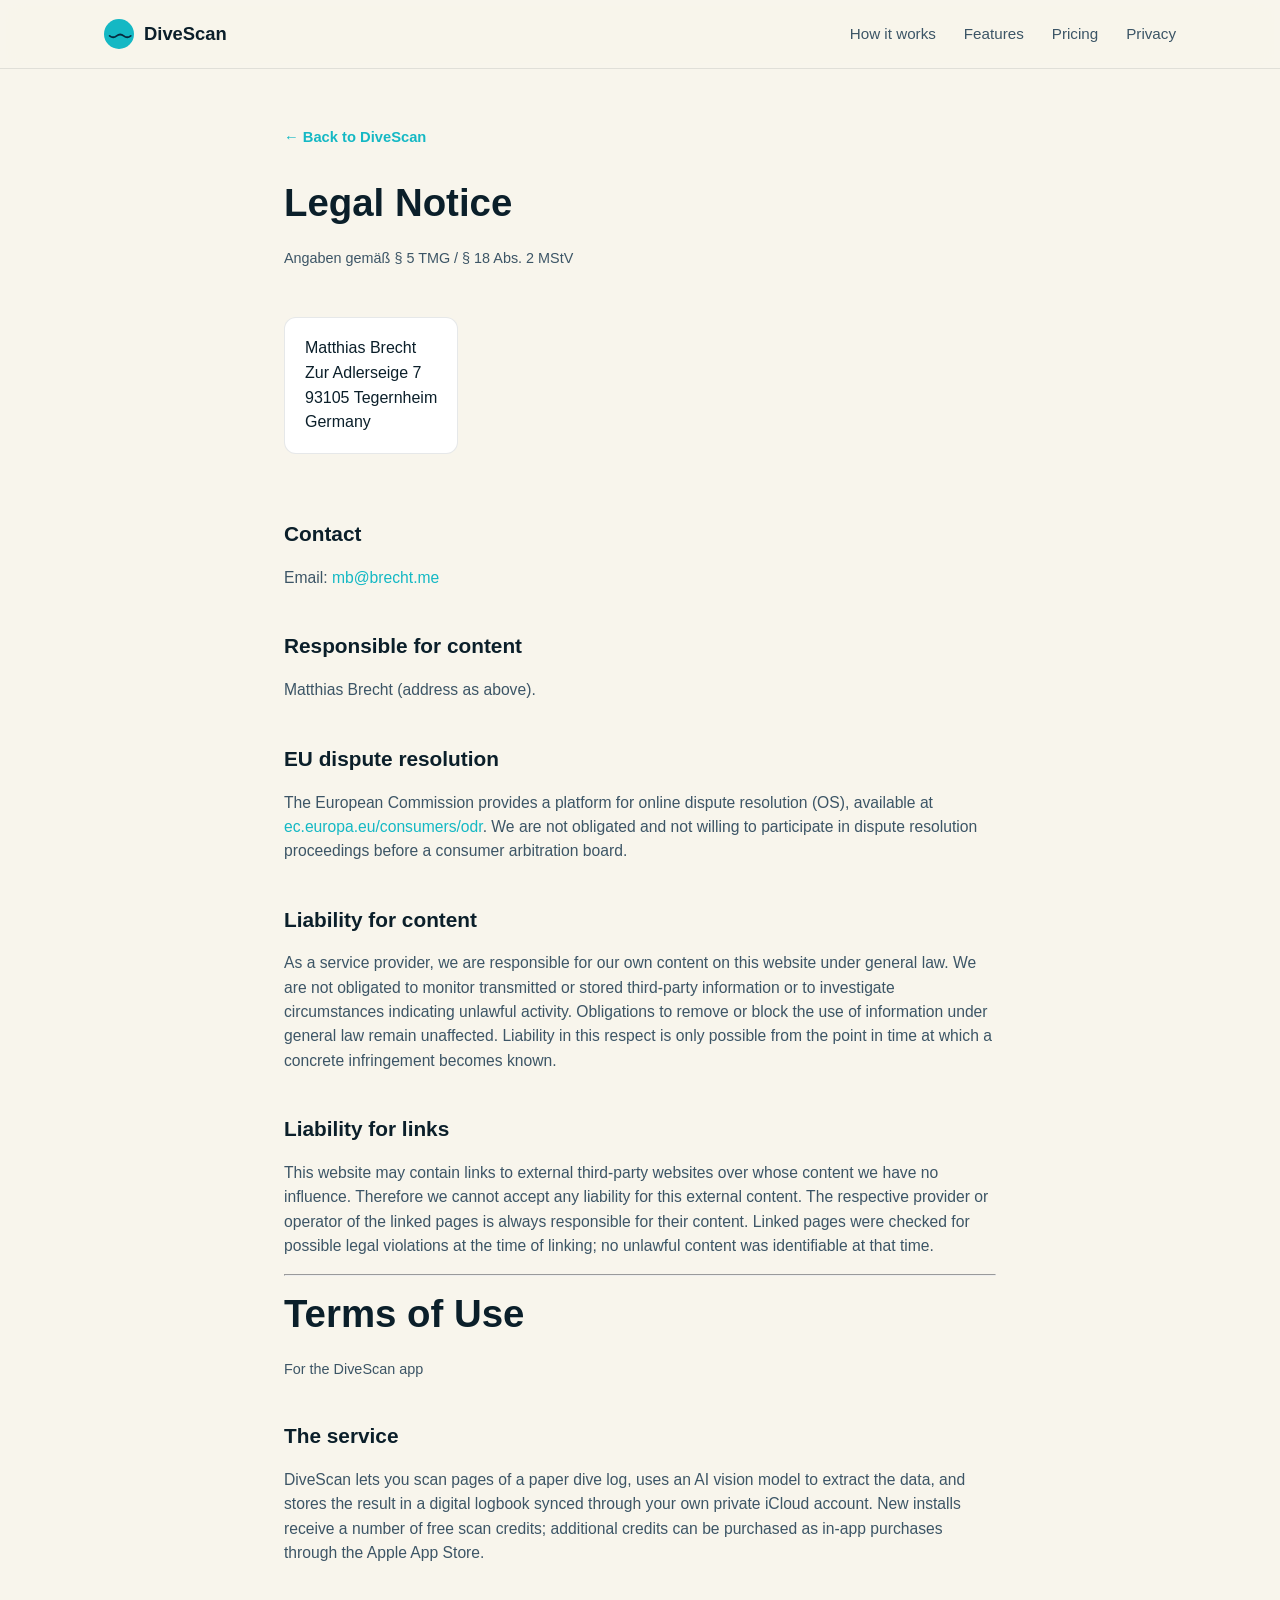
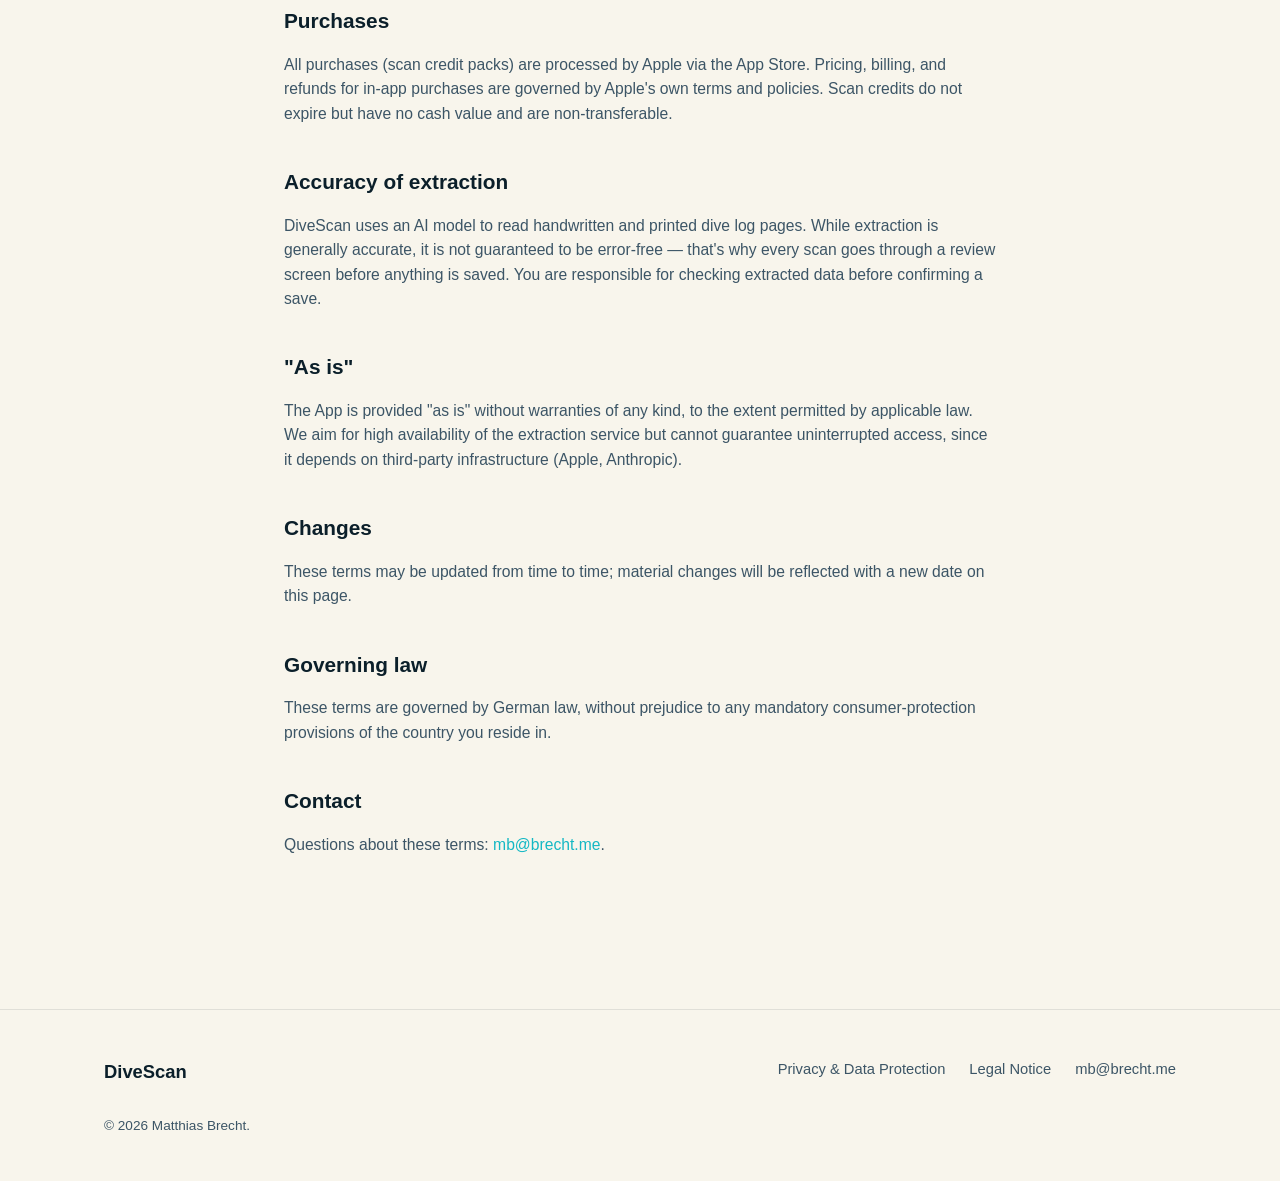
==== legal.html @ e04d4437 "Initial DiveScan marketing site" ====
<!doctype html>
<html lang="en">
<head>
<meta charset="UTF-8" />
<meta name="viewport" content="width=device-width, initial-scale=1" />
<title>Legal Notice &amp; Terms — DiveScan</title>
<meta name="description" content="Legal notice (Impressum) and terms of use for the DiveScan app and website." />
<link rel="canonical" href="https://divescan.eu/legal.html" />
<meta name="robots" content="noindex, follow" />
<link rel="icon" href="favicon.svg" type="image/svg+xml" />
<link rel="stylesheet" href="style.css" />
</head>
<body>
<a class="skip-link" href="#main">Skip to content</a>

<header class="site-header">
  <div class="container">
    <a class="brand" href="index.html">
      <svg class="brand__mark" viewBox="0 0 32 32" fill="none" xmlns="http://www.w3.org/2000/svg" aria-hidden="true">
        <circle cx="16" cy="16" r="16" fill="#14B8C4"/>
        <path d="M6 18c2.5 2 5 2 7.5 0s5-2 7.5 0 5 2 7.5 0" stroke="#062A3F" stroke-width="2" stroke-linecap="round"/>
      </svg>
      DiveScan
    </a>
    <nav class="main-nav" id="mainNav">
      <a href="index.html#how-it-works">How it works</a>
      <a href="index.html#features">Features</a>
      <a href="index.html#pricing">Pricing</a>
      <a href="privacy.html">Privacy</a>
    </nav>
  </div>
</header>

<main id="main">
  <div class="content-page">
    <div class="container">
      <a class="back-link" href="index.html">← Back to DiveScan</a>
      <h1>Legal Notice</h1>
      <p class="updated">Angaben gemäß § 5 TMG / § 18 Abs. 2 MStV</p>

      <address>
        Matthias Brecht<br />
        Zur Adlerseige 7<br />
        93105 Tegernheim<br />
        Germany
      </address>

      <h2>Contact</h2>
      <p>Email: <a href="mailto:mb@brecht.me">mb@brecht.me</a></p>

      <h2>Responsible for content</h2>
      <p>Matthias Brecht (address as above).</p>

      <h2>EU dispute resolution</h2>
      <p>The European Commission provides a platform for online dispute resolution (OS), available at <a href="https://ec.europa.eu/consumers/odr/" target="_blank" rel="noopener">ec.europa.eu/consumers/odr</a>. We are not obligated and not willing to participate in dispute resolution proceedings before a consumer arbitration board.</p>

      <h2>Liability for content</h2>
      <p>As a service provider, we are responsible for our own content on this website under general law. We are not obligated to monitor transmitted or stored third-party information or to investigate circumstances indicating unlawful activity. Obligations to remove or block the use of information under general law remain unaffected. Liability in this respect is only possible from the point in time at which a concrete infringement becomes known.</p>

      <h2>Liability for links</h2>
      <p>This website may contain links to external third-party websites over whose content we have no influence. Therefore we cannot accept any liability for this external content. The respective provider or operator of the linked pages is always responsible for their content. Linked pages were checked for possible legal violations at the time of linking; no unlawful content was identifiable at that time.</p>

      <hr />

      <h1>Terms of Use</h1>
      <p class="updated">For the DiveScan app</p>

      <h2>The service</h2>
      <p>DiveScan lets you scan pages of a paper dive log, uses an AI vision model to extract the data, and stores the result in a digital logbook synced through your own private iCloud account. New installs receive a number of free scan credits; additional credits can be purchased as in-app purchases through the Apple App Store.</p>

      <h2>Purchases</h2>
      <p>All purchases (scan credit packs) are processed by Apple via the App Store. Pricing, billing, and refunds for in-app purchases are governed by Apple's own terms and policies. Scan credits do not expire but have no cash value and are non-transferable.</p>

      <h2>Accuracy of extraction</h2>
      <p>DiveScan uses an AI model to read handwritten and printed dive log pages. While extraction is generally accurate, it is not guaranteed to be error-free — that's why every scan goes through a review screen before anything is saved. You are responsible for checking extracted data before confirming a save.</p>

      <h2>"As is"</h2>
      <p>The App is provided "as is" without warranties of any kind, to the extent permitted by applicable law. We aim for high availability of the extraction service but cannot guarantee uninterrupted access, since it depends on third-party infrastructure (Apple, Anthropic).</p>

      <h2>Changes</h2>
      <p>These terms may be updated from time to time; material changes will be reflected with a new date on this page.</p>

      <h2>Governing law</h2>
      <p>These terms are governed by German law, without prejudice to any mandatory consumer-protection provisions of the country you reside in.</p>

      <h2>Contact</h2>
      <p>Questions about these terms: <a href="mailto:mb@brecht.me">mb@brecht.me</a>.</p>
    </div>
  </div>
</main>

<footer class="site-footer">
  <div class="container">
    <div class="footer-grid">
      <a class="brand" href="index.html">DiveScan</a>
      <nav class="footer-links" aria-label="Legal">
        <a href="privacy.html">Privacy &amp; Data Protection</a>
        <a href="legal.html">Legal Notice</a>
        <a href="mailto:mb@brecht.me">mb@brecht.me</a>
      </nav>
    </div>
    <p class="footer-fine">© 2026 Matthias Brecht.</p>
  </div>
</footer>
</body>
</html>
---- style.css ----
/* DiveScan marketing site — hand-written CSS, no framework */

:root {
  --ocean-900: #062a3f;
  --ocean-800: #0a3a56;
  --ocean-700: #0f4c6e;
  --ocean-600: #156088;
  --teal-500: #14b8c4;
  --teal-400: #3fd2dc;
  --sand-50: #f8f5ec;
  --sand-100: #f0ead9;
  --ink-900: #0b1f2a;
  --ink-600: #3c5566;
  --white: #ffffff;
  --danger: #c94b3f;

  --bg: var(--sand-50);
  --surface: var(--white);
  --text: var(--ink-900);
  --text-muted: var(--ink-600);
  --border: rgba(11, 31, 42, 0.1);
  --accent: var(--teal-500);
  --hero-from: var(--ocean-900);
  --hero-to: var(--ocean-700);

  --max-width: 1120px;
  --radius: 16px;
  --font: -apple-system, BlinkMacSystemFont, "SF Pro Text", "Segoe UI", Roboto, Helvetica, Arial, sans-serif;
}

@media (prefers-color-scheme: dark) {
  :root {
    --bg: #071a24;
    --surface: #0d2531;
    --text: #eef5f7;
    --text-muted: #a9c0c9;
    --border: rgba(238, 245, 247, 0.12);
    --hero-from: #041420;
    --hero-to: #0a3346;
  }
}

* {
  box-sizing: border-box;
}

html {
  scroll-behavior: smooth;
}

@media (prefers-reduced-motion: reduce) {
  html {
    scroll-behavior: auto;
  }
  * {
    animation-duration: 0.001ms !important;
    animation-iteration-count: 1 !important;
    transition-duration: 0.001ms !important;
  }
}

body {
  margin: 0;
  font-family: var(--font);
  background: var(--bg);
  color: var(--text);
  line-height: 1.55;
  -webkit-font-smoothing: antialiased;
}

img,
svg {
  max-width: 100%;
  display: block;
}

a {
  color: var(--teal-500);
  text-decoration: none;
}

a:hover {
  text-decoration: underline;
}

.container {
  max-width: var(--max-width);
  margin: 0 auto;
  padding: 0 24px;
}

.visually-hidden {
  position: absolute;
  width: 1px;
  height: 1px;
  overflow: hidden;
  clip: rect(0, 0, 0, 0);
  white-space: nowrap;
}

.skip-link {
  position: absolute;
  left: -999px;
  top: 0;
  background: var(--surface);
  color: var(--text);
  padding: 12px 20px;
  border-radius: 0 0 8px 0;
  z-index: 100;
}

.skip-link:focus {
  left: 0;
}

/* ---------- Header ---------- */

.site-header {
  position: sticky;
  top: 0;
  z-index: 50;
  background: color-mix(in srgb, var(--bg) 88%, transparent);
  backdrop-filter: saturate(180%) blur(12px);
  border-bottom: 1px solid var(--border);
}

.site-header .container {
  display: flex;
  align-items: center;
  justify-content: space-between;
  height: 68px;
}

.brand {
  display: flex;
  align-items: center;
  gap: 10px;
  font-weight: 700;
  font-size: 1.15rem;
  color: var(--text);
}

.brand:hover {
  text-decoration: none;
}

.brand__mark {
  width: 30px;
  height: 30px;
}

.main-nav {
  display: flex;
  align-items: center;
  gap: 28px;
}

.main-nav a:not(.button) {
  color: var(--text-muted);
  font-weight: 500;
  font-size: 0.95rem;
}

.main-nav a:not(.button):hover {
  color: var(--text);
}

.nav-toggle {
  display: none;
}

/* ---------- Buttons ---------- */

.button {
  display: inline-flex;
  align-items: center;
  gap: 8px;
  padding: 12px 22px;
  border-radius: 999px;
  font-weight: 600;
  font-size: 0.95rem;
  border: 1px solid transparent;
  cursor: pointer;
  transition: transform 0.15s ease, box-shadow 0.15s ease;
}

.button:hover {
  text-decoration: none;
  transform: translateY(-1px);
}

.button--primary {
  background: var(--teal-500);
  color: #04262b;
  box-shadow: 0 8px 20px -8px rgba(20, 184, 196, 0.7);
}

.button--primary:hover {
  background: var(--teal-400);
}

.button--ghost {
  background: transparent;
  color: var(--text);
  border-color: var(--border);
}

.button--on-dark {
  background: rgba(255, 255, 255, 0.08);
  color: var(--white);
  border-color: rgba(255, 255, 255, 0.25);
}

.button--on-dark:hover {
  background: rgba(255, 255, 255, 0.16);
}

/* ---------- Hero ---------- */

.hero {
  position: relative;
  background: linear-gradient(160deg, var(--hero-from), var(--hero-to) 70%);
  color: var(--white);
  overflow: hidden;
  padding-top: 64px;
}

.hero .container {
  position: relative;
  z-index: 2;
  display: grid;
  grid-template-columns: 1.1fr 1fr;
  gap: 48px;
  align-items: center;
  padding-bottom: 96px;
}

.eyebrow {
  display: inline-flex;
  align-items: center;
  gap: 8px;
  font-size: 0.8rem;
  font-weight: 700;
  letter-spacing: 0.06em;
  text-transform: uppercase;
  color: var(--teal-400);
  background: rgba(20, 184, 196, 0.12);
  border: 1px solid rgba(63, 210, 220, 0.35);
  padding: 6px 14px;
  border-radius: 999px;
  margin-bottom: 20px;
}

.eyebrow__dot {
  width: 7px;
  height: 7px;
  border-radius: 50%;
  background: var(--teal-400);
}

.hero h1 {
  font-size: clamp(2.2rem, 4.2vw, 3.4rem);
  line-height: 1.1;
  margin: 0 0 20px;
  letter-spacing: -0.01em;
}

.hero h1 em {
  font-style: normal;
  color: var(--teal-400);
}

.hero p.lede {
  font-size: 1.15rem;
  color: rgba(238, 245, 247, 0.85);
  max-width: 46ch;
  margin: 0 0 32px;
}

.hero-actions {
  display: flex;
  flex-wrap: wrap;
  gap: 14px;
  margin-bottom: 28px;
}

.hero-note {
  font-size: 0.85rem;
  color: rgba(238, 245, 247, 0.6);
}

.hero-visual {
  position: relative;
  display: flex;
  justify-content: center;
}

.bubbles {
  position: absolute;
  inset: 0;
  z-index: 1;
  pointer-events: none;
  overflow: hidden;
}

.bubble {
  position: absolute;
  bottom: -60px;
  border-radius: 50%;
  background: radial-gradient(circle at 30% 30%, rgba(255, 255, 255, 0.55), rgba(255, 255, 255, 0.05));
  animation: rise 14s infinite ease-in;
}

@keyframes rise {
  0% {
    transform: translateY(0) scale(1);
    opacity: 0;
  }
  10% {
    opacity: 0.8;
  }
  100% {
    transform: translateY(-620px) scale(1.1);
    opacity: 0;
  }
}

.wave-divider {
  display: block;
  width: 100%;
  line-height: 0;
  margin-top: -2px;
}

.wave-divider svg {
  width: 100%;
  height: auto;
}

/* ---------- Phone mock ---------- */

.phone-mock {
  position: relative;
  z-index: 2;
  width: 260px;
  background: var(--ink-900);
  border-radius: 36px;
  padding: 14px;
  box-shadow: 0 30px 60px -20px rgba(0, 0, 0, 0.55), 0 0 0 1px rgba(255, 255, 255, 0.08);
}

.phone-mock__notch {
  width: 90px;
  height: 18px;
  background: var(--ink-900);
  border-radius: 0 0 14px 14px;
  margin: 0 auto 6px;
}

.phone-mock__screen {
  background: var(--sand-50);
  border-radius: 22px;
  padding: 18px 16px 20px;
  color: var(--ink-900);
}

.phone-mock__header {
  font-size: 0.75rem;
  font-weight: 700;
  text-transform: uppercase;
  letter-spacing: 0.06em;
  color: var(--ink-600);
  margin-bottom: 12px;
}

.phone-mock .field {
  display: flex;
  justify-content: space-between;
  gap: 10px;
  padding: 9px 0;
  border-bottom: 1px solid rgba(11, 31, 42, 0.08);
  font-size: 0.85rem;
}

.phone-mock .field span {
  color: var(--ink-600);
}

.phone-mock .field strong {
  font-weight: 600;
  text-align: right;
}

.phone-mock .field.flagged strong {
  color: #b4790a;
  position: relative;
}

.phone-mock .field.flagged strong::after {
  content: "";
  display: inline-block;
  width: 6px;
  height: 6px;
  border-radius: 50%;
  background: #e2a12e;
  margin-left: 6px;
  vertical-align: middle;
}

.phone-mock__save {
  width: 100%;
  margin-top: 16px;
  padding: 10px;
  border: none;
  border-radius: 12px;
  background: var(--teal-500);
  color: #04262b;
  font-weight: 700;
  font-size: 0.9rem;
}

/* ---------- Sections ---------- */

section {
  padding: 88px 0;
}

.section-head {
  max-width: 640px;
  margin: 0 auto 56px;
  text-align: center;
}

.section-head .eyebrow {
  color: var(--ocean-700);
  background: rgba(20, 184, 196, 0.1);
  border-color: rgba(20, 184, 196, 0.25);
}

@media (prefers-color-scheme: dark) {
  .section-head .eyebrow {
    color: var(--teal-400);
  }
}

.section-head h2 {
  font-size: clamp(1.7rem, 3vw, 2.3rem);
  margin: 0 0 12px;
  letter-spacing: -0.01em;
}

.section-head p {
  color: var(--text-muted);
  font-size: 1.05rem;
  margin: 0;
}

/* ---------- How it works ---------- */

.steps {
  display: grid;
  grid-template-columns: repeat(4, 1fr);
  gap: 24px;
  counter-reset: step;
}

.step {
  position: relative;
  background: var(--surface);
  border: 1px solid var(--border);
  border-radius: var(--radius);
  padding: 28px 22px;
}

.step::before {
  counter-increment: step;
  content: counter(step);
  display: inline-flex;
  align-items: center;
  justify-content: center;
  width: 34px;
  height: 34px;
  border-radius: 50%;
  background: var(--teal-500);
  color: #04262b;
  font-weight: 800;
  margin-bottom: 16px;
}

.step h3 {
  margin: 0 0 8px;
  font-size: 1.05rem;
}

.step p {
  margin: 0;
  color: var(--text-muted);
  font-size: 0.94rem;
}

/* ---------- Features ---------- */

.features {
  display: grid;
  grid-template-columns: repeat(3, 1fr);
  gap: 24px;
}

.feature-card {
  background: var(--surface);
  border: 1px solid var(--border);
  border-radius: var(--radius);
  padding: 26px;
}

.feature-card__icon {
  width: 44px;
  height: 44px;
  border-radius: 12px;
  background: rgba(20, 184, 196, 0.12);
  display: flex;
  align-items: center;
  justify-content: center;
  margin-bottom: 16px;
}

.feature-card__icon svg {
  width: 22px;
  height: 22px;
  stroke: var(--teal-500);
}

.feature-card h3 {
  margin: 0 0 8px;
  font-size: 1.05rem;
}

.feature-card p {
  margin: 0;
  color: var(--text-muted);
  font-size: 0.94rem;
}

/* ---------- Pricing ---------- */

.pricing-wrap {
  display: grid;
  grid-template-columns: 1fr 1fr 1fr;
  gap: 24px;
  align-items: stretch;
}

.price-card {
  background: var(--surface);
  border: 1px solid var(--border);
  border-radius: var(--radius);
  padding: 30px 26px;
  display: flex;
  flex-direction: column;
}

.price-card--highlight {
  border-color: var(--teal-500);
  box-shadow: 0 20px 40px -24px rgba(20, 184, 196, 0.5);
  position: relative;
}

.price-card__badge {
  position: absolute;
  top: -13px;
  left: 26px;
  background: var(--teal-500);
  color: #04262b;
  font-size: 0.72rem;
  font-weight: 800;
  text-transform: uppercase;
  letter-spacing: 0.04em;
  padding: 5px 12px;
  border-radius: 999px;
}

.price-card h3 {
  margin: 0 0 6px;
  font-size: 1.1rem;
}

.price-card .price {
  font-size: 2.1rem;
  font-weight: 800;
  margin: 6px 0 14px;
}

.price-card .price span {
  font-size: 1rem;
  font-weight: 500;
  color: var(--text-muted);
}

.price-card ul {
  list-style: none;
  padding: 0;
  margin: 0 0 20px;
  flex: 1;
}

.price-card li {
  padding: 6px 0;
  color: var(--text-muted);
  font-size: 0.92rem;
  display: flex;
  gap: 8px;
}

.price-card li::before {
  content: "✓";
  color: var(--teal-500);
  font-weight: 700;
}

.pricing-footnote {
  text-align: center;
  color: var(--text-muted);
  font-size: 0.9rem;
  margin-top: 32px;
}

/* ---------- CTA banner ---------- */

.cta-banner {
  background: linear-gradient(160deg, var(--hero-from), var(--hero-to) 80%);
  color: var(--white);
  border-radius: 28px;
  padding: 56px 40px;
  text-align: center;
  margin: 0 24px;
}

.cta-banner h2 {
  font-size: clamp(1.6rem, 3vw, 2.1rem);
  margin: 0 0 12px;
}

.cta-banner p {
  color: rgba(238, 245, 247, 0.8);
  max-width: 52ch;
  margin: 0 auto 28px;
}

/* ---------- Footer ---------- */

.site-footer {
  border-top: 1px solid var(--border);
  padding: 48px 0 32px;
  margin-top: 40px;
}

.footer-grid {
  display: flex;
  justify-content: space-between;
  flex-wrap: wrap;
  gap: 24px;
  margin-bottom: 28px;
}

.footer-links {
  display: flex;
  gap: 24px;
  flex-wrap: wrap;
}

.footer-links a {
  color: var(--text-muted);
  font-size: 0.92rem;
}

.footer-fine {
  color: var(--text-muted);
  font-size: 0.85rem;
}

/* ---------- Legal / simple content pages ---------- */

.content-page {
  padding: 56px 0 96px;
}

.content-page .container {
  max-width: 760px;
}

.content-page h1 {
  font-size: clamp(1.8rem, 3vw, 2.4rem);
  margin: 0 0 6px;
}

.content-page .updated {
  color: var(--text-muted);
  font-size: 0.9rem;
  margin-bottom: 40px;
}

.content-page h2 {
  font-size: 1.3rem;
  margin: 40px 0 12px;
}

.content-page h3 {
  font-size: 1.05rem;
  margin: 24px 0 8px;
}

.content-page p,
.content-page li {
  color: var(--text-muted);
  font-size: 0.98rem;
}

.content-page ul,
.content-page ol {
  padding-left: 22px;
}

.content-page address {
  font-style: normal;
  color: var(--text);
  background: var(--surface);
  border: 1px solid var(--border);
  border-radius: 12px;
  padding: 18px 20px;
  display: inline-block;
  margin: 8px 0 24px;
}

.back-link {
  display: inline-flex;
  align-items: center;
  gap: 6px;
  margin-bottom: 24px;
  font-size: 0.92rem;
  font-weight: 600;
}

/* ---------- Responsive ---------- */

@media (max-width: 900px) {
  .hero .container {
    grid-template-columns: 1fr;
    padding-bottom: 64px;
  }

  .hero-visual {
    order: -1;
  }

  .phone-mock {
    width: 220px;
  }

  .steps,
  .features,
  .pricing-wrap {
    grid-template-columns: 1fr 1fr;
  }
}

@media (max-width: 720px) {
  .main-nav {
    position: fixed;
    inset: 68px 0 0 0;
    background: var(--bg);
    flex-direction: column;
    align-items: flex-start;
    padding: 24px;
    gap: 18px;
    transform: translateY(-8px);
    opacity: 0;
    pointer-events: none;
    transition: opacity 0.15s ease, transform 0.15s ease;
  }

  .main-nav.is-open {
    opacity: 1;
    transform: translateY(0);
    pointer-events: auto;
  }

  .nav-toggle {
    display: inline-flex;
    align-items: center;
    justify-content: center;
    width: 40px;
    height: 40px;
    border-radius: 10px;
    border: 1px solid var(--border);
    background: transparent;
    color: var(--text);
  }

  .steps,
  .features,
  .pricing-wrap {
    grid-template-columns: 1fr;
  }

  .cta-banner {
    margin: 0 16px;
    padding: 40px 24px;
  }

  section {
    padding: 64px 0;
  }
}
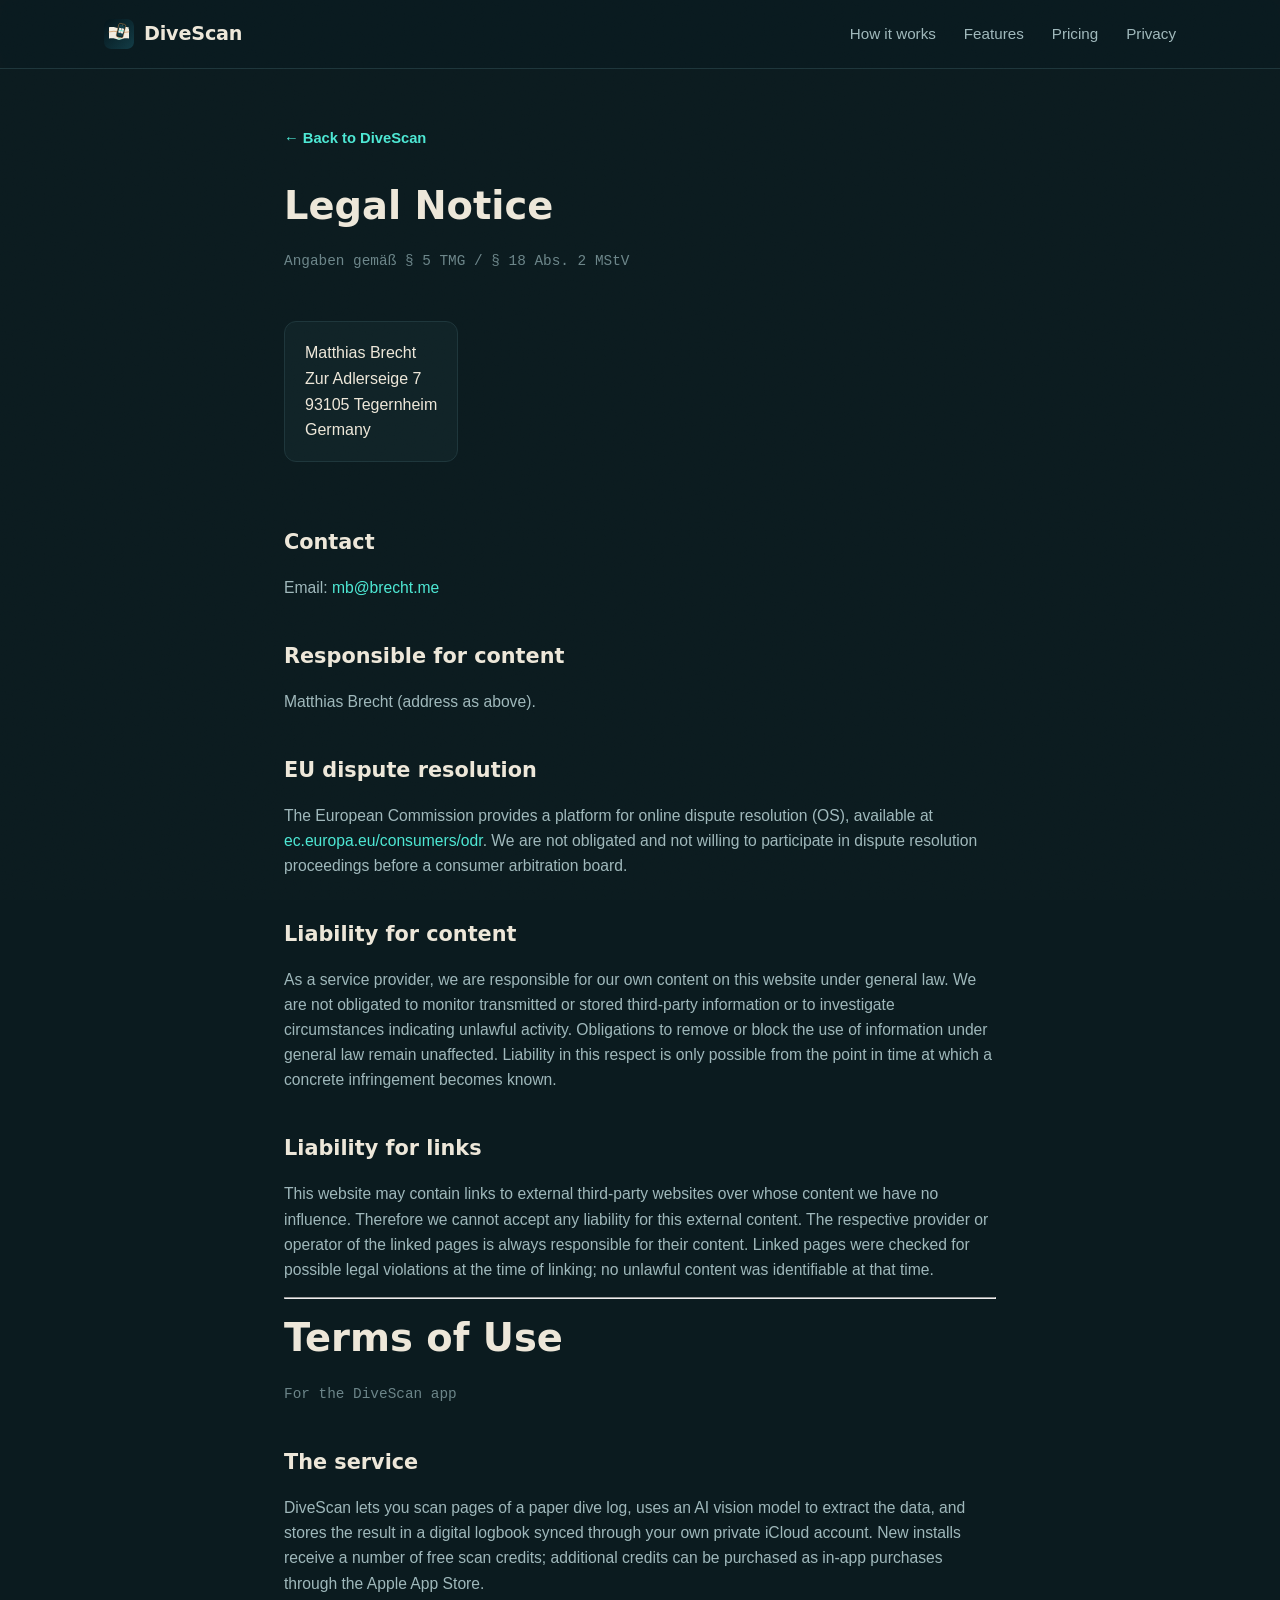
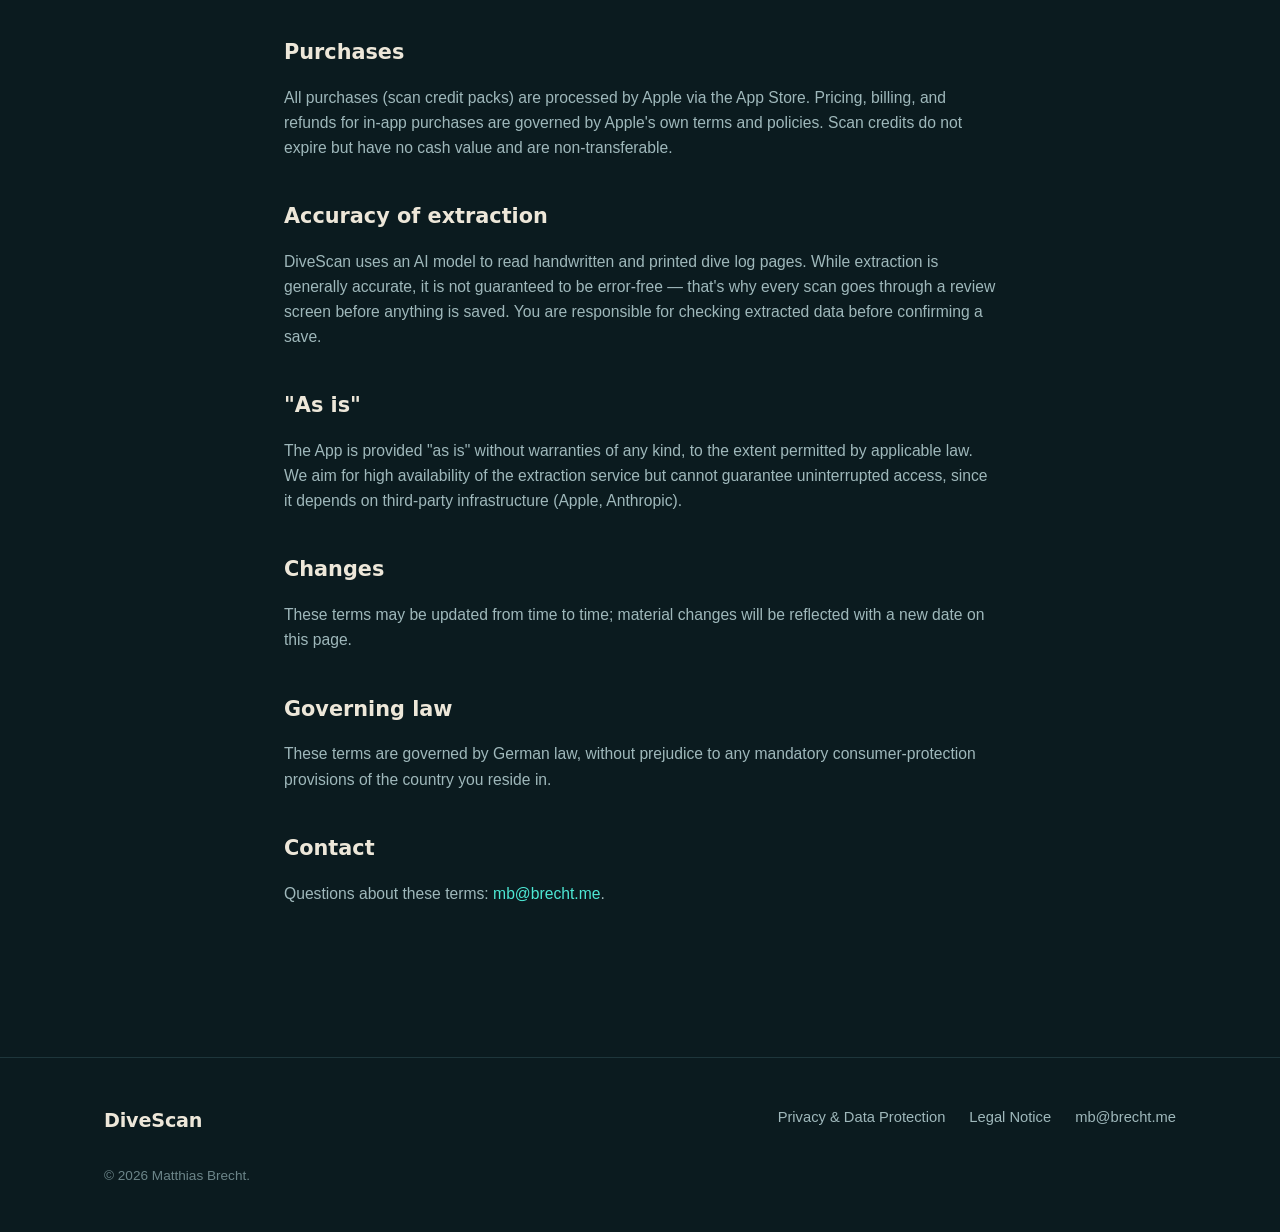
==== commit 2e255f62: "Rebuild site with scroll-driven, thematic motion Replaces the generic hero/card-grid layout with a b" ====
--- a/legal.html
+++ b/legal.html
@@ -13,15 +13,64 @@
 <body>
 <a class="skip-link" href="#main">Skip to content</a>
 
-<header class="site-header">
+<svg aria-hidden="true" style="position:absolute; width:0; height:0; overflow:hidden;">
+  <symbol id="brandMark" viewBox="0 0 1024 1024">
+    <defs>
+      <linearGradient id="brandBg" x1="0" y1="0" x2="1" y2="1">
+        <stop offset="0" stop-color="#04141A" />
+        <stop offset="1" stop-color="#123C46" />
+      </linearGradient>
+      <linearGradient id="brandBeam" x1="0" y1="0" x2="0" y2="1">
+        <stop offset="0" stop-color="#4DE8D4" stop-opacity="0.8" />
+        <stop offset="1" stop-color="#4DE8D4" stop-opacity="0" />
+      </linearGradient>
+    </defs>
+    <rect width="1024" height="1024" rx="190" fill="url(#brandBg)" />
+    <g transform="translate(-204.8 -204.8) scale(1.4)">
+      <path d="M 512 660 C 430 622 350 606 268 622 L 268 350 C 350 332 430 344 512 382 Z" fill="#F2EDE1" />
+      <path d="M 512 660 C 430 622 350 606 268 622 L 268 350 C 350 332 430 344 512 382 Z" fill="#F2EDE1" transform="translate(1024,0) scale(-1,1)" />
+      <rect x="508" y="382" width="8" height="278" fill="#C98A4B" />
+      <path d="M 268 460 Q 390 430 512 460 Q 634 490 756 460" fill="none" stroke="#C98A4B" stroke-width="16" stroke-linecap="round" />
+      <path d="M 756 350 L 756 398 L 710 350 Z" fill="#0A2126" opacity="0.55" />
+      <path d="M 519 594 L 440 662 L 610 662 Z" fill="url(#brandBeam)" />
+      <g transform="translate(-165 135) rotate(14 725 295)">
+        <rect x="637.25" y="126.25" width="175.5" height="337.5" rx="40.5" fill="#0A2126" stroke="#C98A4B" stroke-width="10.8" />
+        <rect x="658.85" y="161.35" width="132.3" height="267.3" rx="18.9" fill="#123C46" />
+        <circle cx="725" cy="153.25" r="8.1" fill="#F2EDE1" />
+        <rect x="669.65" y="234.25" width="56.7" height="121.5" rx="8.1" fill="#F2EDE1" />
+        <rect x="731.75" y="234.25" width="56.7" height="121.5" rx="8.1" fill="#F2EDE1" />
+        <rect x="669.65" y="282.85" width="118.8" height="18.9" rx="9.45" fill="#4DE8D4" opacity="0.92" />
+      </g>
+    </g>
+  </symbol>
+</svg>
+
+<aside class="depth-rail" id="depthRail" aria-hidden="true">
+  <div class="depth-rail__track">
+    <div class="depth-rail__fill" id="depthFill"></div>
+    <span class="depth-rail__tick" style="top:0%"></span>
+    <span class="depth-rail__label" style="top:0%">0m</span>
+    <span class="depth-rail__tick" style="top:25%"></span>
+    <span class="depth-rail__label" style="top:25%">10m</span>
+    <span class="depth-rail__tick" style="top:50%"></span>
+    <span class="depth-rail__label" style="top:50%">20m</span>
+    <span class="depth-rail__tick" style="top:75%"></span>
+    <span class="depth-rail__label" style="top:75%">30m</span>
+    <span class="depth-rail__tick" style="top:100%"></span>
+    <span class="depth-rail__label" style="top:100%">40m</span>
+    <div class="depth-rail__readout" id="depthReadout">0m</div>
+  </div>
+</aside>
+
+<header class="site-header" id="siteHeader">
   <div class="container">
     <a class="brand" href="index.html">
-      <svg class="brand__mark" viewBox="0 0 32 32" fill="none" xmlns="http://www.w3.org/2000/svg" aria-hidden="true">
-        <circle cx="16" cy="16" r="16" fill="#14B8C4"/>
-        <path d="M6 18c2.5 2 5 2 7.5 0s5-2 7.5 0 5 2 7.5 0" stroke="#062A3F" stroke-width="2" stroke-linecap="round"/>
-      </svg>
+      <svg class="brand__mark" viewBox="0 0 1024 1024" aria-hidden="true"><use href="#brandMark" /></svg>
       DiveScan
     </a>
+    <button class="nav-toggle" id="navToggle" aria-expanded="false" aria-controls="mainNav" aria-label="Toggle navigation">
+      <svg width="20" height="20" viewBox="0 0 20 20" fill="none" aria-hidden="true"><path d="M2 5h16M2 10h16M2 15h16" stroke="currentColor" stroke-width="1.6" stroke-linecap="round"/></svg>
+    </button>
     <nav class="main-nav" id="mainNav">
       <a href="index.html#how-it-works">How it works</a>
       <a href="index.html#features">Features</a>
@@ -35,7 +84,7 @@
   <div class="content-page">
     <div class="container">
       <a class="back-link" href="index.html">← Back to DiveScan</a>
-      <h1>Legal Notice</h1>
+      <h1 data-reveal>Legal Notice</h1>
       <p class="updated">Angaben gemäß § 5 TMG / § 18 Abs. 2 MStV</p>
 
       <address>
@@ -102,5 +151,7 @@
     <p class="footer-fine">© 2026 Matthias Brecht.</p>
   </div>
 </footer>
+
+<script src="app.js"></script>
 </body>
 </html>
--- a/style.css
+++ b/style.css
@@ -1,43 +1,36 @@
-/* DiveScan marketing site — hand-written CSS, no framework */
+/* DiveScan marketing site — hand-written CSS, no framework, no build step.
+   Single committed dark world, matching the app icon and loading screen:
+   this is a deliberate choice, not a missing light theme.
+   Motion is scroll-driven and thematic (a dive profile, a depth gauge) rather
+   than decorative gradient-blob filler — see app.js for the scroll math. */
 
 :root {
-  --ocean-900: #062a3f;
-  --ocean-800: #0a3a56;
-  --ocean-700: #0f4c6e;
-  --ocean-600: #156088;
-  --teal-500: #14b8c4;
-  --teal-400: #3fd2dc;
-  --sand-50: #f8f5ec;
-  --sand-100: #f0ead9;
-  --ink-900: #0b1f2a;
-  --ink-600: #3c5566;
-  --white: #ffffff;
+  --ink: #ede7d9;
+  --ink-dim: #9fb8bb;
+  --ink-faint: #6c8589;
+  --ground: #0b1b1f;
+  --ground-raised: #102327;
+  --ground-deep: #04141a;
+  --hairline: #1e363b;
+  --brass: #c98a4b;
+  --cyan: #4de8d4;
+  --coral: #e0704f;
   --danger: #c94b3f;
 
-  --bg: var(--sand-50);
-  --surface: var(--white);
-  --text: var(--ink-900);
-  --text-muted: var(--ink-600);
-  --border: rgba(11, 31, 42, 0.1);
-  --accent: var(--teal-500);
-  --hero-from: var(--ocean-900);
-  --hero-to: var(--ocean-700);
+  --glow-cyan: rgba(77, 232, 212, 0.35);
+  --glow-brass: rgba(201, 138, 75, 0.32);
 
   --max-width: 1120px;
-  --radius: 16px;
-  --font: -apple-system, BlinkMacSystemFont, "SF Pro Text", "Segoe UI", Roboto, Helvetica, Arial, sans-serif;
-}
-
-@media (prefers-color-scheme: dark) {
-  :root {
-    --bg: #071a24;
-    --surface: #0d2531;
-    --text: #eef5f7;
-    --text-muted: #a9c0c9;
-    --border: rgba(238, 245, 247, 0.12);
-    --hero-from: #041420;
-    --hero-to: #0a3346;
-  }
+  --radius: 14px;
+  --font-display: "Avenir Next", "Century Gothic", ui-rounded, "Segoe UI", system-ui, sans-serif;
+  --font-body: ui-sans-serif, -apple-system, BlinkMacSystemFont, "Helvetica Neue", Arial, sans-serif;
+  --font-mono: ui-monospace, "SF Mono", "Roboto Mono", Menlo, monospace;
+
+  --ease-out: cubic-bezier(0.16, 1, 0.3, 1);
+  --ease-in-out: cubic-bezier(0.65, 0, 0.35, 1);
+  --dur-fast: 180ms;
+  --dur-med: 320ms;
+  --dur-slow: 640ms;
 }
 
 * {
@@ -56,16 +49,36 @@
     animation-duration: 0.001ms !important;
     animation-iteration-count: 1 !important;
     transition-duration: 0.001ms !important;
+    scroll-behavior: auto !important;
   }
 }
 
 body {
   margin: 0;
-  font-family: var(--font);
-  background: var(--bg);
-  color: var(--text);
-  line-height: 1.55;
+  font-family: var(--font-body);
+  background: var(--ground);
+  color: var(--ink);
+  line-height: 1.6;
   -webkit-font-smoothing: antialiased;
+  position: relative;
+}
+
+/* Fine film-grain texture over the whole page — cheap, self-contained (no
+   image request), and it's the difference between "flat gradient" and
+   something that feels like it has material to it. */
+body::before {
+  content: "";
+  position: fixed;
+  inset: 0;
+  z-index: 2000;
+  pointer-events: none;
+  opacity: 0.05;
+  mix-blend-mode: overlay;
+  background-image: url("data:image/svg+xml,%3Csvg xmlns='http://www.w3.org/2000/svg' width='180' height='180'%3E%3Cfilter id='n'%3E%3CfeTurbulence type='fractalNoise' baseFrequency='0.9' numOctaves='2' stitchTiles='stitch'/%3E%3C/filter%3E%3Crect width='100%25' height='100%25' filter='url(%23n)'/%3E%3C/svg%3E");
+}
+
+h1, h2, h3 {
+  text-wrap: balance;
 }
 
 img,
@@ -75,7 +88,7 @@
 }
 
 a {
-  color: var(--teal-500);
+  color: var(--cyan);
   text-decoration: none;
 }
 
@@ -102,8 +115,8 @@
   position: absolute;
   left: -999px;
   top: 0;
-  background: var(--surface);
-  color: var(--text);
+  background: var(--ground-raised);
+  color: var(--ink);
   padding: 12px 20px;
   border-radius: 0 0 8px 0;
   z-index: 100;
@@ -111,6 +124,135 @@
 
 .skip-link:focus {
   left: 0;
+}
+
+/* ---------- Scroll reveal ---------- */
+
+[data-reveal] {
+  opacity: 0;
+  transform: translateY(18px);
+  transition: opacity var(--dur-slow) var(--ease-out), transform var(--dur-slow) var(--ease-out);
+}
+
+[data-reveal].is-visible {
+  opacity: 1;
+  transform: none;
+}
+
+[data-reveal-group] > * {
+  opacity: 0;
+  transform: translateY(16px);
+  transition: opacity var(--dur-med) var(--ease-out), transform var(--dur-med) var(--ease-out);
+}
+
+[data-reveal-group].is-visible > * {
+  opacity: 1;
+  transform: none;
+}
+
+[data-reveal-group].is-visible > *:nth-child(1) { transition-delay: 0ms; }
+[data-reveal-group].is-visible > *:nth-child(2) { transition-delay: 70ms; }
+[data-reveal-group].is-visible > *:nth-child(3) { transition-delay: 140ms; }
+[data-reveal-group].is-visible > *:nth-child(4) { transition-delay: 210ms; }
+[data-reveal-group].is-visible > *:nth-child(5) { transition-delay: 280ms; }
+[data-reveal-group].is-visible > *:nth-child(6) { transition-delay: 350ms; }
+
+@media (prefers-reduced-motion: reduce) {
+  [data-reveal],
+  [data-reveal-group] > * {
+    opacity: 1;
+    transform: none;
+  }
+}
+
+/* ---------- Depth rail (scroll-linked decorative gauge) ---------- */
+
+.depth-rail {
+  position: fixed;
+  right: 22px;
+  top: 50%;
+  transform: translateY(-50%);
+  height: min(52vh, 440px);
+  z-index: 40;
+  display: none;
+  align-items: stretch;
+  pointer-events: none;
+}
+
+.depth-rail__track {
+  position: relative;
+  width: 2px;
+  height: 100%;
+  background: var(--hairline);
+  border-radius: 2px;
+  margin-left: 30px;
+}
+
+.depth-rail__fill {
+  position: absolute;
+  top: 0;
+  left: 0;
+  width: 100%;
+  height: 0%;
+  border-radius: 2px;
+  background: linear-gradient(var(--cyan), var(--brass));
+  box-shadow: 0 0 10px var(--glow-cyan);
+}
+
+.depth-rail__tick {
+  position: absolute;
+  left: -8px;
+  transform: translateY(-50%);
+  width: 6px;
+  height: 1px;
+  background: var(--ink-faint);
+}
+
+.depth-rail__label {
+  position: absolute;
+  left: -46px;
+  transform: translateY(-50%);
+  font-family: var(--font-mono);
+  font-size: 0.62rem;
+  color: var(--ink-faint);
+  letter-spacing: 0.03em;
+}
+
+.depth-rail__readout {
+  position: absolute;
+  left: 14px;
+  top: 0%;
+  transform: translateY(-50%);
+  display: flex;
+  align-items: center;
+  gap: 6px;
+  font-family: var(--font-mono);
+  font-size: 0.72rem;
+  font-weight: 600;
+  color: var(--cyan);
+  white-space: nowrap;
+  transition: top 60ms linear;
+}
+
+.depth-rail__readout::before {
+  content: "";
+  width: 6px;
+  height: 6px;
+  border-radius: 50%;
+  background: var(--cyan);
+  box-shadow: 0 0 8px 2px var(--glow-cyan);
+}
+
+@media (min-width: 1340px) {
+  .depth-rail {
+    display: flex;
+  }
+}
+
+@media (prefers-reduced-motion: reduce) {
+  .depth-rail {
+    display: none;
+  }
 }
 
 /* ---------- Header ---------- */
@@ -119,9 +261,15 @@
   position: sticky;
   top: 0;
   z-index: 50;
-  background: color-mix(in srgb, var(--bg) 88%, transparent);
-  backdrop-filter: saturate(180%) blur(12px);
-  border-bottom: 1px solid var(--border);
+  background: color-mix(in srgb, var(--ground) 88%, transparent);
+  backdrop-filter: saturate(160%) blur(14px);
+  border-bottom: 1px solid var(--hairline);
+  transition: background var(--dur-med) ease, border-color var(--dur-med) ease;
+}
+
+.site-header.is-scrolled {
+  background: color-mix(in srgb, var(--ground) 97%, transparent);
+  border-bottom-color: color-mix(in srgb, var(--cyan) 18%, var(--hairline));
 }
 
 .site-header .container {
@@ -135,9 +283,11 @@
   display: flex;
   align-items: center;
   gap: 10px;
-  font-weight: 700;
-  font-size: 1.15rem;
-  color: var(--text);
+  font-family: var(--font-display);
+  font-weight: 800;
+  font-size: 1.2rem;
+  letter-spacing: -0.01em;
+  color: var(--ink);
 }
 
 .brand:hover {
@@ -147,6 +297,7 @@
 .brand__mark {
   width: 30px;
   height: 30px;
+  border-radius: 7px;
 }
 
 .main-nav {
@@ -156,13 +307,31 @@
 }
 
 .main-nav a:not(.button) {
-  color: var(--text-muted);
+  position: relative;
+  color: var(--ink-dim);
   font-weight: 500;
   font-size: 0.95rem;
+  transition: color var(--dur-fast) ease;
+}
+
+.main-nav a:not(.button)::after {
+  content: "";
+  position: absolute;
+  left: 0;
+  right: 100%;
+  bottom: -4px;
+  height: 1px;
+  background: var(--cyan);
+  transition: right var(--dur-med) var(--ease-out);
 }
 
 .main-nav a:not(.button):hover {
-  color: var(--text);
+  color: var(--ink);
+  text-decoration: none;
+}
+
+.main-nav a:not(.button):hover::after {
+  right: 0;
 }
 
 .nav-toggle {
@@ -172,6 +341,7 @@
 /* ---------- Buttons ---------- */
 
 .button {
+  position: relative;
   display: inline-flex;
   align-items: center;
   gap: 8px;
@@ -181,46 +351,73 @@
   font-size: 0.95rem;
   border: 1px solid transparent;
   cursor: pointer;
-  transition: transform 0.15s ease, box-shadow 0.15s ease;
+  transition: transform var(--dur-fast) var(--ease-out), box-shadow var(--dur-fast) ease, background var(--dur-fast) ease;
+  overflow: visible;
 }
 
 .button:hover {
   text-decoration: none;
-  transform: translateY(-1px);
 }
 
 .button--primary {
-  background: var(--teal-500);
+  background: var(--cyan);
   color: #04262b;
-  box-shadow: 0 8px 20px -8px rgba(20, 184, 196, 0.7);
+  box-shadow: 0 8px 22px -10px rgba(77, 232, 212, 0.55);
 }
 
 .button--primary:hover {
-  background: var(--teal-400);
+  background: #79f0e0;
+  box-shadow: 0 10px 28px -8px rgba(77, 232, 212, 0.7);
 }
 
 .button--ghost {
   background: transparent;
-  color: var(--text);
-  border-color: var(--border);
+  color: var(--ink);
+  border-color: var(--hairline);
 }
 
 .button--on-dark {
-  background: rgba(255, 255, 255, 0.08);
-  color: var(--white);
-  border-color: rgba(255, 255, 255, 0.25);
+  background: rgba(242, 237, 225, 0.07);
+  color: var(--ink);
+  border-color: rgba(242, 237, 225, 0.2);
 }
 
 .button--on-dark:hover {
-  background: rgba(255, 255, 255, 0.16);
+  background: rgba(242, 237, 225, 0.14);
+}
+
+/* Rising bubbles released from magnetic buttons on hover — small, on-theme,
+   and gone in under a second so it never competes with the label. */
+.button__bubble {
+  position: absolute;
+  bottom: 6px;
+  width: 6px;
+  height: 6px;
+  border-radius: 50%;
+  background: radial-gradient(circle at 30% 30%, rgba(255, 255, 255, 0.9), rgba(255, 255, 255, 0));
+  pointer-events: none;
+  animation: bubble-pop 900ms var(--ease-out) forwards;
+}
+
+@keyframes bubble-pop {
+  0% {
+    transform: translateY(0) scale(0.6);
+    opacity: 0.9;
+  }
+  100% {
+    transform: translateY(-46px) scale(1);
+    opacity: 0;
+  }
 }
 
 /* ---------- Hero ---------- */
 
 .hero {
   position: relative;
-  background: linear-gradient(160deg, var(--hero-from), var(--hero-to) 70%);
-  color: var(--white);
+  background:
+    radial-gradient(ellipse 900px 520px at 80% 10%, rgba(77, 232, 212, 0.12), transparent 60%),
+    radial-gradient(ellipse 700px 520px at 10% 95%, rgba(201, 138, 75, 0.1), transparent 60%),
+    var(--ground);
   overflow: hidden;
   padding-top: 64px;
 }
@@ -239,40 +436,50 @@
   display: inline-flex;
   align-items: center;
   gap: 8px;
-  font-size: 0.8rem;
-  font-weight: 700;
-  letter-spacing: 0.06em;
+  font-family: var(--font-mono);
+  font-size: 0.76rem;
+  font-weight: 600;
+  letter-spacing: 0.12em;
   text-transform: uppercase;
-  color: var(--teal-400);
-  background: rgba(20, 184, 196, 0.12);
-  border: 1px solid rgba(63, 210, 220, 0.35);
+  color: var(--cyan);
+  background: rgba(77, 232, 212, 0.08);
+  border: 1px solid rgba(77, 232, 212, 0.28);
   padding: 6px 14px;
   border-radius: 999px;
-  margin-bottom: 20px;
+  margin-bottom: 22px;
 }
 
 .eyebrow__dot {
-  width: 7px;
-  height: 7px;
+  width: 6px;
+  height: 6px;
   border-radius: 50%;
-  background: var(--teal-400);
+  background: currentColor;
+  animation: pulse-dot 2.2s ease-in-out infinite;
+}
+
+@keyframes pulse-dot {
+  0%, 100% { opacity: 1; box-shadow: 0 0 0 0 var(--glow-cyan); }
+  50% { opacity: 0.55; box-shadow: 0 0 0 4px transparent; }
 }
 
 .hero h1 {
-  font-size: clamp(2.2rem, 4.2vw, 3.4rem);
-  line-height: 1.1;
+  font-family: var(--font-display);
+  font-weight: 800;
+  font-size: clamp(2.2rem, 4.2vw, 3.6rem);
+  line-height: 1.08;
   margin: 0 0 20px;
   letter-spacing: -0.01em;
+  color: var(--ink);
 }
 
 .hero h1 em {
   font-style: normal;
-  color: var(--teal-400);
+  color: var(--cyan);
 }
 
 .hero p.lede {
   font-size: 1.15rem;
-  color: rgba(238, 245, 247, 0.85);
+  color: var(--ink-dim);
   max-width: 46ch;
   margin: 0 0 32px;
 }
@@ -286,7 +493,8 @@
 
 .hero-note {
   font-size: 0.85rem;
-  color: rgba(238, 245, 247, 0.6);
+  color: var(--ink-faint);
+  font-family: var(--font-mono);
 }
 
 .hero-visual {
@@ -307,7 +515,7 @@
   position: absolute;
   bottom: -60px;
   border-radius: 50%;
-  background: radial-gradient(circle at 30% 30%, rgba(255, 255, 255, 0.55), rgba(255, 255, 255, 0.05));
+  background: radial-gradient(circle at 30% 30%, rgba(77, 232, 212, 0.5), rgba(77, 232, 212, 0.04));
   animation: rise 14s infinite ease-in;
 }
 
@@ -317,7 +525,7 @@
     opacity: 0;
   }
   10% {
-    opacity: 0.8;
+    opacity: 0.75;
   }
   100% {
     transform: translateY(-620px) scale(1.1);
@@ -325,98 +533,105 @@
   }
 }
 
-.wave-divider {
+/* ---------- Phone mock ---------- */
+
+.phone-mock {
+  position: relative;
+  z-index: 2;
+  width: 260px;
+  background: var(--ground-deep);
+  border: 1px solid rgba(201, 138, 75, 0.32);
+  border-radius: 36px;
+  padding: 14px;
+  box-shadow: 0 30px 70px -22px rgba(0, 0, 0, 0.65), 0 0 0 1px rgba(0, 0, 0, 0.2);
+}
+
+.phone-mock__screen {
+  position: relative;
+  border-radius: 22px;
+  overflow: hidden;
+  line-height: 0;
+}
+
+.phone-mock__screen img {
   display: block;
   width: 100%;
-  line-height: 0;
-  margin-top: -2px;
-}
-
-.wave-divider svg {
-  width: 100%;
   height: auto;
 }
 
-/* ---------- Phone mock ---------- */
-
-.phone-mock {
-  position: relative;
-  z-index: 2;
-  width: 260px;
-  background: var(--ink-900);
-  border-radius: 36px;
-  padding: 14px;
-  box-shadow: 0 30px 60px -20px rgba(0, 0, 0, 0.55), 0 0 0 1px rgba(255, 255, 255, 0.08);
-}
-
-.phone-mock__notch {
-  width: 90px;
-  height: 18px;
-  background: var(--ink-900);
-  border-radius: 0 0 14px 14px;
-  margin: 0 auto 6px;
-}
-
-.phone-mock__screen {
-  background: var(--sand-50);
-  border-radius: 22px;
-  padding: 18px 16px 20px;
-  color: var(--ink-900);
-}
-
-.phone-mock__header {
+/* AI-reads-your-handwriting visual: a scan line sweeps the screenshot on a
+   loop. This replaces a generic static hero shot with something that shows
+   the actual mechanic of the product. */
+.phone-mock__scan {
+  position: absolute;
+  left: 0;
+  right: 0;
+  top: 0;
+  height: 46%;
+  background: linear-gradient(
+    to bottom,
+    rgba(77, 232, 212, 0) 0%,
+    rgba(77, 232, 212, 0.16) 45%,
+    rgba(77, 232, 212, 0.55) 50%,
+    rgba(77, 232, 212, 0.16) 55%,
+    rgba(77, 232, 212, 0) 100%
+  );
+  animation: scan-sweep 4.2s ease-in-out infinite;
+  mix-blend-mode: screen;
+}
+
+@keyframes scan-sweep {
+  0% { transform: translateY(-10%); }
+  50% { transform: translateY(120%); }
+  100% { transform: translateY(-10%); }
+}
+
+.hero-chip {
+  position: absolute;
+  z-index: 3;
+  display: flex;
+  align-items: center;
+  gap: 8px;
+  padding: 9px 14px;
+  background: color-mix(in srgb, var(--ground-raised) 92%, transparent);
+  border: 1px solid var(--hairline);
+  border-radius: 999px;
+  font-family: var(--font-mono);
   font-size: 0.75rem;
-  font-weight: 700;
-  text-transform: uppercase;
-  letter-spacing: 0.06em;
-  color: var(--ink-600);
-  margin-bottom: 12px;
-}
-
-.phone-mock .field {
-  display: flex;
-  justify-content: space-between;
-  gap: 10px;
-  padding: 9px 0;
-  border-bottom: 1px solid rgba(11, 31, 42, 0.08);
-  font-size: 0.85rem;
-}
-
-.phone-mock .field span {
-  color: var(--ink-600);
-}
-
-.phone-mock .field strong {
-  font-weight: 600;
-  text-align: right;
-}
-
-.phone-mock .field.flagged strong {
-  color: #b4790a;
-  position: relative;
-}
-
-.phone-mock .field.flagged strong::after {
-  content: "";
-  display: inline-block;
+  color: var(--ink-dim);
+  box-shadow: 0 14px 30px -14px rgba(0, 0, 0, 0.6);
+  animation: chip-float 5s ease-in-out infinite;
+  opacity: 0;
+  transform: translateY(10px) scale(0.96);
+  transition: opacity var(--dur-slow) var(--ease-out), transform var(--dur-slow) var(--ease-out);
+}
+
+.hero-visual.is-loaded .hero-chip {
+  opacity: 1;
+  transform: none;
+}
+
+.hero-chip__dot {
   width: 6px;
   height: 6px;
   border-radius: 50%;
-  background: #e2a12e;
-  margin-left: 6px;
-  vertical-align: middle;
-}
-
-.phone-mock__save {
-  width: 100%;
-  margin-top: 16px;
-  padding: 10px;
-  border: none;
-  border-radius: 12px;
-  background: var(--teal-500);
-  color: #04262b;
-  font-weight: 700;
-  font-size: 0.9rem;
+  flex: none;
+}
+
+.hero-chip--1 { top: 6%; left: -8%; transition-delay: 200ms; animation-delay: 0s; }
+.hero-chip--1 .hero-chip__dot { background: var(--cyan); }
+.hero-chip--2 { top: 46%; right: -12%; transition-delay: 380ms; animation-delay: 1.6s; }
+.hero-chip--2 .hero-chip__dot { background: var(--brass); }
+.hero-chip--3 { bottom: 8%; left: -6%; transition-delay: 560ms; animation-delay: 3.1s; }
+.hero-chip--3 .hero-chip__dot { background: var(--coral); }
+
+@keyframes chip-float {
+  0%, 100% { transform: translateY(0); }
+  50% { transform: translateY(-8px); }
+}
+
+@media (max-width: 1080px) {
+  .hero-chip { display: none; }
 }
 
 /* ---------- Sections ---------- */
@@ -432,113 +647,351 @@
 }
 
 .section-head .eyebrow {
-  color: var(--ocean-700);
-  background: rgba(20, 184, 196, 0.1);
-  border-color: rgba(20, 184, 196, 0.25);
-}
-
-@media (prefers-color-scheme: dark) {
-  .section-head .eyebrow {
-    color: var(--teal-400);
-  }
+  color: var(--brass);
+  background: rgba(201, 138, 75, 0.08);
+  border-color: rgba(201, 138, 75, 0.28);
+}
+
+#features .section-head .eyebrow {
+  color: var(--coral);
+  background: rgba(224, 112, 79, 0.08);
+  border-color: rgba(224, 112, 79, 0.28);
+}
+
+#pricing .section-head .eyebrow {
+  color: var(--cyan);
+  background: rgba(77, 232, 212, 0.08);
+  border-color: rgba(77, 232, 212, 0.28);
 }
 
 .section-head h2 {
+  font-family: var(--font-display);
+  font-weight: 800;
   font-size: clamp(1.7rem, 3vw, 2.3rem);
   margin: 0 0 12px;
   letter-spacing: -0.01em;
+  color: var(--ink);
 }
 
 .section-head p {
-  color: var(--text-muted);
+  color: var(--ink-dim);
   font-size: 1.05rem;
   margin: 0;
 }
 
-/* ---------- How it works ---------- */
+/* ---------- How it works: dive profile ---------- */
+
+.dive-profile {
+  position: relative;
+}
+
+.dive-profile__graph {
+  display: none;
+  position: relative;
+  margin-bottom: 8px;
+}
+
+.dive-profile__svg {
+  width: 100%;
+  height: auto;
+  overflow: visible;
+}
+
+.dive-profile__path-bg {
+  fill: none;
+  stroke: var(--hairline);
+  stroke-width: 2;
+  stroke-linecap: round;
+}
+
+.dive-profile__path {
+  fill: none;
+  stroke: var(--cyan);
+  stroke-width: 2.5;
+  stroke-linecap: round;
+  filter: drop-shadow(0 0 5px var(--glow-cyan));
+}
+
+/* Only while a step is hovered (see app.js): lets the path glide to the
+   seeked position instead of snapping. Left off otherwise so scroll-driven
+   updates stay 1:1 with the scrollbar rather than lagging behind it. */
+.dive-profile__path.is-seeking {
+  transition: stroke-dashoffset 550ms var(--ease-out);
+}
+
+.dive-profile__marker {
+  fill: var(--ground-raised);
+  stroke: var(--hairline);
+  stroke-width: 2;
+  transition: fill var(--dur-med) ease, stroke var(--dur-med) ease;
+}
+
+.dive-profile__marker.is-active {
+  fill: var(--cyan);
+  stroke: var(--cyan);
+  filter: drop-shadow(0 0 8px var(--glow-cyan));
+}
+
+.dive-profile__depth-label {
+  font-family: var(--font-mono);
+  font-size: 11px;
+  fill: var(--ink-faint);
+}
 
 .steps {
   display: grid;
   grid-template-columns: repeat(4, 1fr);
   gap: 24px;
-  counter-reset: step;
 }
 
 .step {
   position: relative;
-  background: var(--surface);
-  border: 1px solid var(--border);
+  background: var(--ground-raised);
+  border: 1px solid var(--hairline);
   border-radius: var(--radius);
   padding: 28px 22px;
-}
-
-.step::before {
-  counter-increment: step;
-  content: counter(step);
+  cursor: default;
+  transition: border-color var(--dur-med) ease, transform var(--dur-med) var(--ease-out), box-shadow var(--dur-med) ease;
+}
+
+.step.is-active {
+  border-color: color-mix(in srgb, var(--cyan) 45%, var(--hairline));
+  box-shadow: 0 16px 34px -20px var(--glow-cyan);
+  transform: translateY(-3px);
+}
+
+.step.is-hovered {
+  border-color: var(--cyan);
+  box-shadow: 0 20px 40px -18px var(--glow-cyan);
+  transform: translateY(-5px);
+}
+
+@media (min-width: 901px) {
+  .step {
+    cursor: pointer;
+  }
+}
+
+.step__head {
+  display: flex;
+  align-items: center;
+  justify-content: space-between;
+  margin-bottom: 16px;
+}
+
+.step__index {
   display: inline-flex;
   align-items: center;
   justify-content: center;
   width: 34px;
   height: 34px;
   border-radius: 50%;
-  background: var(--teal-500);
-  color: #04262b;
-  font-weight: 800;
-  margin-bottom: 16px;
+  border: 1.5px solid var(--brass);
+  color: var(--brass);
+  font-family: var(--font-mono);
+  font-weight: 700;
+  transition: border-color var(--dur-med) ease, color var(--dur-med) ease, background var(--dur-med) ease;
+}
+
+.step.is-active .step__index {
+  border-color: var(--cyan);
+  color: var(--ground-deep);
+  background: var(--cyan);
+}
+
+.step__depth {
+  font-family: var(--font-mono);
+  font-size: 0.68rem;
+  letter-spacing: 0.04em;
+  color: var(--ink-faint);
 }
 
 .step h3 {
+  font-family: var(--font-display);
+  font-weight: 700;
   margin: 0 0 8px;
   font-size: 1.05rem;
+  color: var(--ink);
 }
 
 .step p {
   margin: 0;
-  color: var(--text-muted);
+  color: var(--ink-dim);
   font-size: 0.94rem;
 }
 
-/* ---------- Features ---------- */
+@media (min-width: 901px) {
+  .dive-profile__graph {
+    display: block;
+  }
+
+  .steps {
+    gap: 24px 20px;
+  }
+
+  /* Stagger the cards vertically to trace the descent/ascent of the graph
+     above them instead of sitting in a flat, identical row. */
+  .steps > .step:nth-child(1) { margin-top: 0; }
+  .steps > .step:nth-child(2) { margin-top: 34px; }
+  .steps > .step:nth-child(3) { margin-top: 34px; }
+  .steps > .step:nth-child(4) { margin-top: 0; }
+}
+
+/* ---------- Features: bento ---------- */
 
 .features {
   display: grid;
-  grid-template-columns: repeat(3, 1fr);
-  gap: 24px;
+  grid-template-columns: repeat(4, 1fr);
+  grid-auto-rows: minmax(150px, auto);
+  grid-auto-flow: dense;
+  gap: 20px;
 }
 
 .feature-card {
-  background: var(--surface);
-  border: 1px solid var(--border);
+  position: relative;
+  background: var(--ground-raised);
+  border: 1px solid var(--hairline);
   border-radius: var(--radius);
   padding: 26px;
+  overflow: hidden;
+  transition: transform var(--dur-med) var(--ease-out), border-color var(--dur-med) ease, box-shadow var(--dur-med) ease;
+}
+
+.feature-card:hover {
+  transform: translateY(-4px);
+  border-color: color-mix(in srgb, var(--coral) 35%, var(--hairline));
+  box-shadow: 0 20px 40px -24px rgba(0, 0, 0, 0.6);
+}
+
+.feature-card--lg {
+  grid-column: span 2;
+  grid-row: span 2;
+}
+
+.feature-card--tall {
+  grid-row: span 2;
+}
+
+.feature-card--wide {
+  grid-column: span 2;
 }
 
 .feature-card__icon {
   width: 44px;
   height: 44px;
-  border-radius: 12px;
-  background: rgba(20, 184, 196, 0.12);
+  border-radius: 11px;
+  background: rgba(224, 112, 79, 0.12);
+  border: 1px solid rgba(224, 112, 79, 0.28);
   display: flex;
   align-items: center;
   justify-content: center;
   margin-bottom: 16px;
+  flex: none;
 }
 
 .feature-card__icon svg {
   width: 22px;
   height: 22px;
-  stroke: var(--teal-500);
+  stroke: var(--coral);
+}
+
+.feature-card--lg .feature-card__icon {
+  width: 52px;
+  height: 52px;
+}
+
+.feature-card--lg .feature-card__icon svg {
+  width: 26px;
+  height: 26px;
 }
 
 .feature-card h3 {
+  font-family: var(--font-display);
+  font-weight: 700;
   margin: 0 0 8px;
   font-size: 1.05rem;
+  color: var(--ink);
+}
+
+.feature-card--lg h3 {
+  font-size: 1.35rem;
 }
 
 .feature-card p {
   margin: 0;
-  color: var(--text-muted);
+  color: var(--ink-dim);
   font-size: 0.94rem;
+  max-width: 46ch;
+}
+
+/* Mini "reading the page" demo inside the large feature tile: a few lines
+   sweep into focus the way the extraction actually behaves, instead of a
+   static icon. */
+.feature-card__demo {
+  margin-top: 20px;
+  display: flex;
+  flex-direction: column;
+  gap: 8px;
+}
+
+.feature-card__demo-line {
+  height: 8px;
+  border-radius: 4px;
+  background: var(--hairline);
+  position: relative;
+  overflow: hidden;
+}
+
+.feature-card__demo-line span {
+  position: absolute;
+  inset: 0;
+  background: linear-gradient(90deg, var(--cyan), var(--coral));
+  transform: scaleX(0);
+  transform-origin: left;
+  border-radius: 4px;
+}
+
+.feature-card--lg.is-visible .feature-card__demo-line span {
+  animation: demo-fill 900ms var(--ease-out) forwards;
+}
+
+.feature-card__demo-line:nth-child(1) span { width: 92%; animation-delay: 100ms !important; }
+.feature-card__demo-line:nth-child(2) span { width: 68%; animation-delay: 260ms !important; }
+.feature-card__demo-line:nth-child(3) span { width: 80%; animation-delay: 420ms !important; }
+.feature-card__demo-line:nth-child(4) span { width: 45%; animation-delay: 580ms !important; }
+
+@keyframes demo-fill {
+  to { transform: scaleX(1); }
+}
+
+@media (max-width: 900px) {
+  .features {
+    grid-template-columns: repeat(2, 1fr);
+  }
+
+  .feature-card--lg {
+    grid-column: span 2;
+    grid-row: span 1;
+  }
+
+  .feature-card--tall {
+    grid-row: span 1;
+  }
+
+  .feature-card--wide {
+    grid-column: span 2;
+  }
+}
+
+@media (max-width: 620px) {
+  .features {
+    grid-template-columns: 1fr;
+  }
+
+  .feature-card--lg,
+  .feature-card--wide {
+    grid-column: span 1;
+  }
 }
 
 /* ---------- Pricing ---------- */
@@ -551,49 +1004,80 @@
 }
 
 .price-card {
-  background: var(--surface);
-  border: 1px solid var(--border);
+  position: relative;
+  background: var(--ground-raised);
+  border: 1px solid var(--hairline);
   border-radius: var(--radius);
   padding: 30px 26px;
   display: flex;
   flex-direction: column;
+  transition: transform var(--dur-med) var(--ease-out), box-shadow var(--dur-med) ease;
+}
+
+.price-card:hover {
+  transform: translateY(-4px);
 }
 
 .price-card--highlight {
-  border-color: var(--teal-500);
-  box-shadow: 0 20px 40px -24px rgba(20, 184, 196, 0.5);
-  position: relative;
+  border-color: var(--cyan);
+  box-shadow: 0 20px 46px -26px rgba(77, 232, 212, 0.4);
+  animation: card-pulse 4.5s ease-in-out infinite;
+}
+
+@keyframes card-pulse {
+  0%, 100% { box-shadow: 0 20px 46px -26px rgba(77, 232, 212, 0.4); }
+  50% { box-shadow: 0 20px 50px -20px rgba(77, 232, 212, 0.62); }
 }
 
 .price-card__badge {
   position: absolute;
   top: -13px;
   left: 26px;
-  background: var(--teal-500);
+  background: var(--cyan);
   color: #04262b;
-  font-size: 0.72rem;
-  font-weight: 800;
+  font-family: var(--font-mono);
+  font-size: 0.7rem;
+  font-weight: 700;
   text-transform: uppercase;
-  letter-spacing: 0.04em;
+  letter-spacing: 0.06em;
   padding: 5px 12px;
   border-radius: 999px;
 }
 
+.price-card__gauge {
+  display: flex;
+  align-items: baseline;
+  gap: 6px;
+  font-family: var(--font-mono);
+  color: var(--ink-faint);
+  font-size: 0.72rem;
+  letter-spacing: 0.06em;
+  text-transform: uppercase;
+  margin-bottom: 6px;
+}
+
 .price-card h3 {
+  font-family: var(--font-display);
+  font-weight: 700;
   margin: 0 0 6px;
   font-size: 1.1rem;
+  color: var(--ink);
 }
 
 .price-card .price {
+  font-family: var(--font-mono);
+  font-weight: 700;
   font-size: 2.1rem;
-  font-weight: 800;
   margin: 6px 0 14px;
+  color: var(--ink);
+  font-variant-numeric: tabular-nums;
 }
 
 .price-card .price span {
   font-size: 1rem;
   font-weight: 500;
-  color: var(--text-muted);
+  color: var(--ink-dim);
+  font-family: var(--font-body);
 }
 
 .price-card ul {
@@ -605,7 +1089,7 @@
 
 .price-card li {
   padding: 6px 0;
-  color: var(--text-muted);
+  color: var(--ink-dim);
   font-size: 0.92rem;
   display: flex;
   gap: 8px;
@@ -613,13 +1097,13 @@
 
 .price-card li::before {
   content: "✓";
-  color: var(--teal-500);
+  color: var(--cyan);
   font-weight: 700;
 }
 
 .pricing-footnote {
   text-align: center;
-  color: var(--text-muted);
+  color: var(--ink-faint);
   font-size: 0.9rem;
   margin-top: 32px;
 }
@@ -627,21 +1111,39 @@
 /* ---------- CTA banner ---------- */
 
 .cta-banner {
-  background: linear-gradient(160deg, var(--hero-from), var(--hero-to) 80%);
-  color: var(--white);
+  position: relative;
+  background: linear-gradient(160deg, var(--ground-deep), #0d2e36 85%);
+  border: 1px solid var(--hairline);
+  color: var(--ink);
   border-radius: 28px;
   padding: 56px 40px;
   text-align: center;
   margin: 0 24px;
+  overflow: hidden;
+}
+
+.cta-banner::after {
+  content: "";
+  position: absolute;
+  inset: 0;
+  background: radial-gradient(circle at 85% 20%, rgba(77, 232, 212, 0.16), transparent 55%);
+  pointer-events: none;
+}
+
+.cta-banner > * {
+  position: relative;
 }
 
 .cta-banner h2 {
+  font-family: var(--font-display);
+  font-weight: 800;
   font-size: clamp(1.6rem, 3vw, 2.1rem);
   margin: 0 0 12px;
+  color: var(--ink);
 }
 
 .cta-banner p {
-  color: rgba(238, 245, 247, 0.8);
+  color: var(--ink-dim);
   max-width: 52ch;
   margin: 0 auto 28px;
 }
@@ -649,7 +1151,7 @@
 /* ---------- Footer ---------- */
 
 .site-footer {
-  border-top: 1px solid var(--border);
+  border-top: 1px solid var(--hairline);
   padding: 48px 0 32px;
   margin-top: 40px;
 }
@@ -669,12 +1171,12 @@
 }
 
 .footer-links a {
-  color: var(--text-muted);
+  color: var(--ink-dim);
   font-size: 0.92rem;
 }
 
 .footer-fine {
-  color: var(--text-muted);
+  color: var(--ink-faint);
   font-size: 0.85rem;
 }
 
@@ -689,29 +1191,39 @@
 }
 
 .content-page h1 {
+  font-family: var(--font-display);
+  font-weight: 800;
   font-size: clamp(1.8rem, 3vw, 2.4rem);
   margin: 0 0 6px;
+  color: var(--ink);
 }
 
 .content-page .updated {
-  color: var(--text-muted);
+  color: var(--ink-faint);
   font-size: 0.9rem;
   margin-bottom: 40px;
+  font-family: var(--font-mono);
 }
 
 .content-page h2 {
+  font-family: var(--font-display);
+  font-weight: 700;
   font-size: 1.3rem;
   margin: 40px 0 12px;
+  color: var(--ink);
 }
 
 .content-page h3 {
+  font-family: var(--font-display);
+  font-weight: 700;
   font-size: 1.05rem;
   margin: 24px 0 8px;
+  color: var(--ink);
 }
 
 .content-page p,
 .content-page li {
-  color: var(--text-muted);
+  color: var(--ink-dim);
   font-size: 0.98rem;
 }
 
@@ -722,9 +1234,9 @@
 
 .content-page address {
   font-style: normal;
-  color: var(--text);
-  background: var(--surface);
-  border: 1px solid var(--border);
+  color: var(--ink);
+  background: var(--ground-raised);
+  border: 1px solid var(--hairline);
   border-radius: 12px;
   padding: 18px 20px;
   display: inline-block;
@@ -738,6 +1250,12 @@
   margin-bottom: 24px;
   font-size: 0.92rem;
   font-weight: 600;
+  transition: gap var(--dur-fast) ease;
+}
+
+.back-link:hover {
+  gap: 10px;
+  text-decoration: none;
 }
 
 /* ---------- Responsive ---------- */
@@ -757,7 +1275,6 @@
   }
 
   .steps,
-  .features,
   .pricing-wrap {
     grid-template-columns: 1fr 1fr;
   }
@@ -767,7 +1284,7 @@
   .main-nav {
     position: fixed;
     inset: 68px 0 0 0;
-    background: var(--bg);
+    background: var(--ground);
     flex-direction: column;
     align-items: flex-start;
     padding: 24px;
@@ -791,13 +1308,12 @@
     width: 40px;
     height: 40px;
     border-radius: 10px;
-    border: 1px solid var(--border);
+    border: 1px solid var(--hairline);
     background: transparent;
-    color: var(--text);
+    color: var(--ink);
   }
 
   .steps,
-  .features,
   .pricing-wrap {
     grid-template-columns: 1fr;
   }
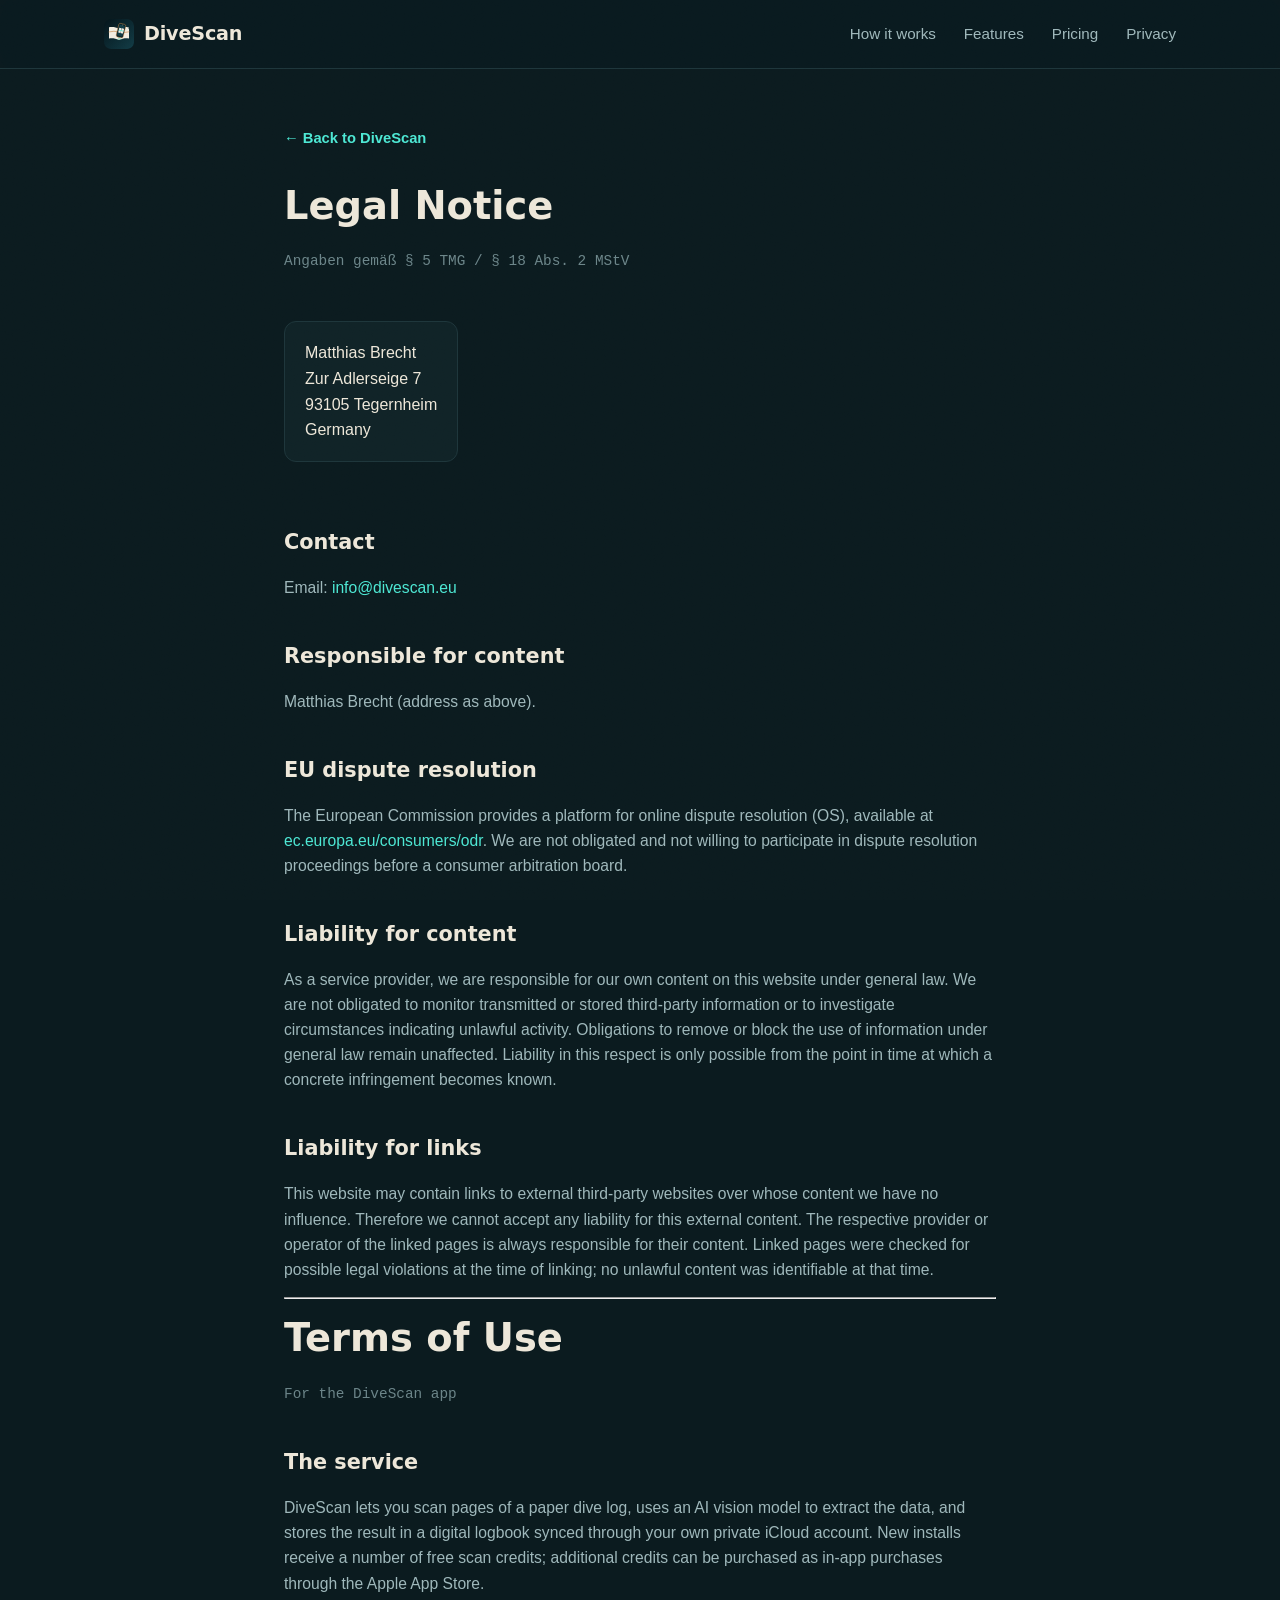
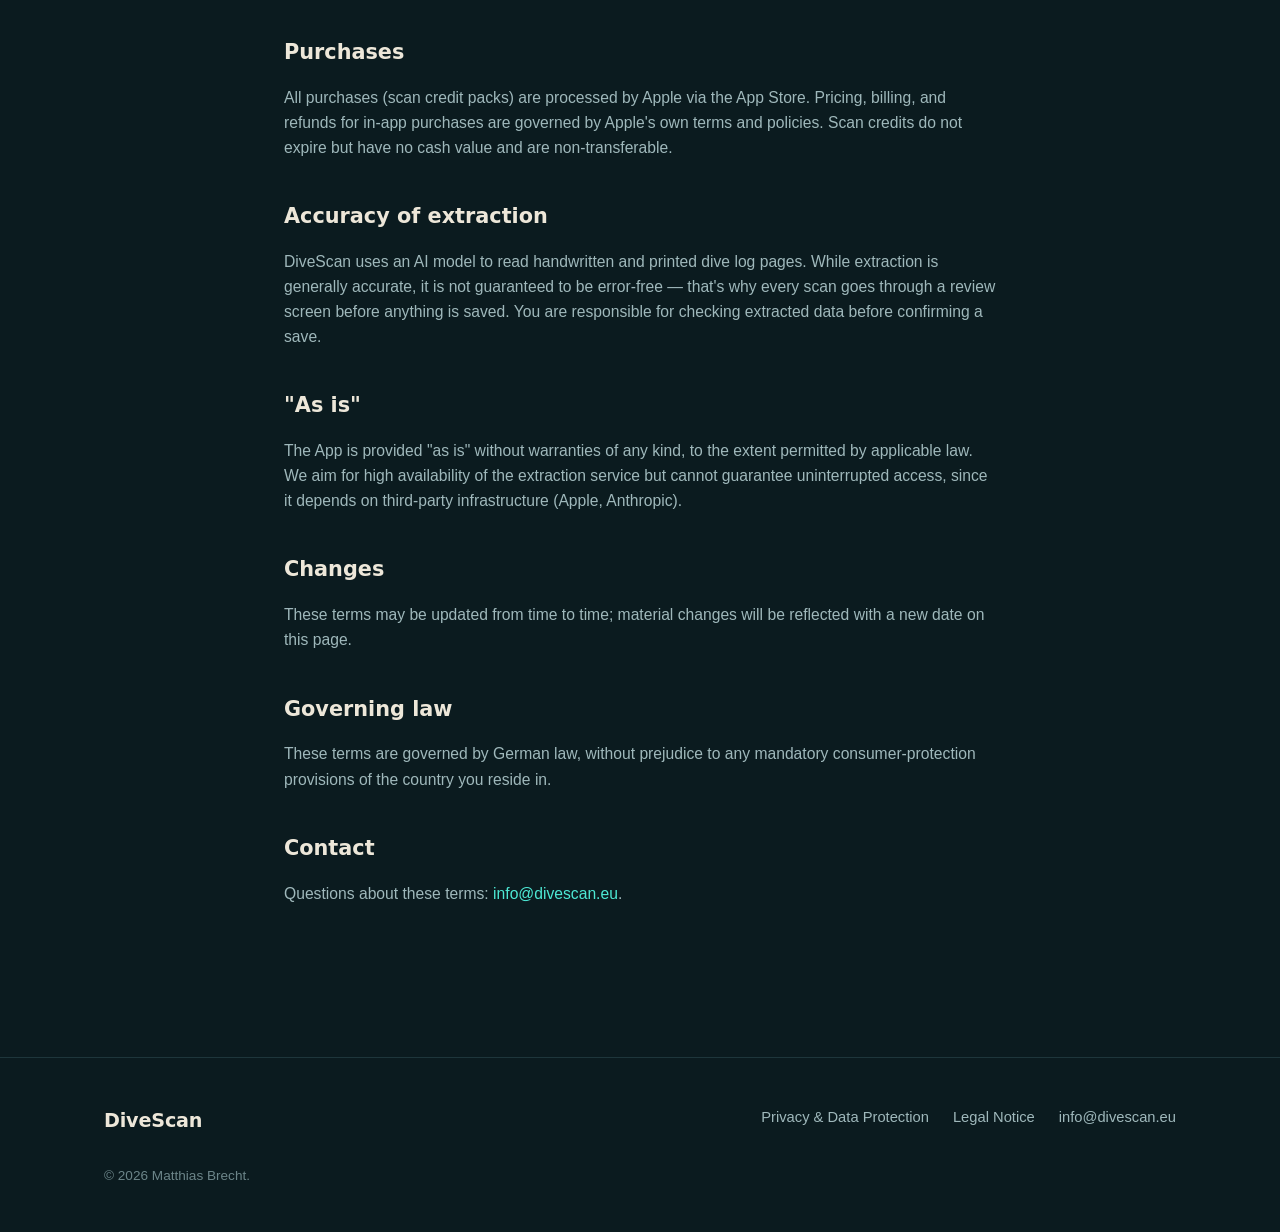
==== commit 2e21a9ba: "Switch contact email to info@divescan.eu Replaces the personal mb@brecht.me address across the site " ====
--- a/legal.html
+++ b/legal.html
@@ -95,7 +95,7 @@
       </address>
 
       <h2>Contact</h2>
-      <p>Email: <a href="mailto:mb@brecht.me">mb@brecht.me</a></p>
+      <p>Email: <a href="mailto:info@divescan.eu">info@divescan.eu</a></p>
 
       <h2>Responsible for content</h2>
       <p>Matthias Brecht (address as above).</p>
@@ -133,7 +133,7 @@
       <p>These terms are governed by German law, without prejudice to any mandatory consumer-protection provisions of the country you reside in.</p>
 
       <h2>Contact</h2>
-      <p>Questions about these terms: <a href="mailto:mb@brecht.me">mb@brecht.me</a>.</p>
+      <p>Questions about these terms: <a href="mailto:info@divescan.eu">info@divescan.eu</a>.</p>
     </div>
   </div>
 </main>
@@ -145,7 +145,7 @@
       <nav class="footer-links" aria-label="Legal">
         <a href="privacy.html">Privacy &amp; Data Protection</a>
         <a href="legal.html">Legal Notice</a>
-        <a href="mailto:mb@brecht.me">mb@brecht.me</a>
+        <a href="mailto:info@divescan.eu">info@divescan.eu</a>
       </nav>
     </div>
     <p class="footer-fine">© 2026 Matthias Brecht.</p>
